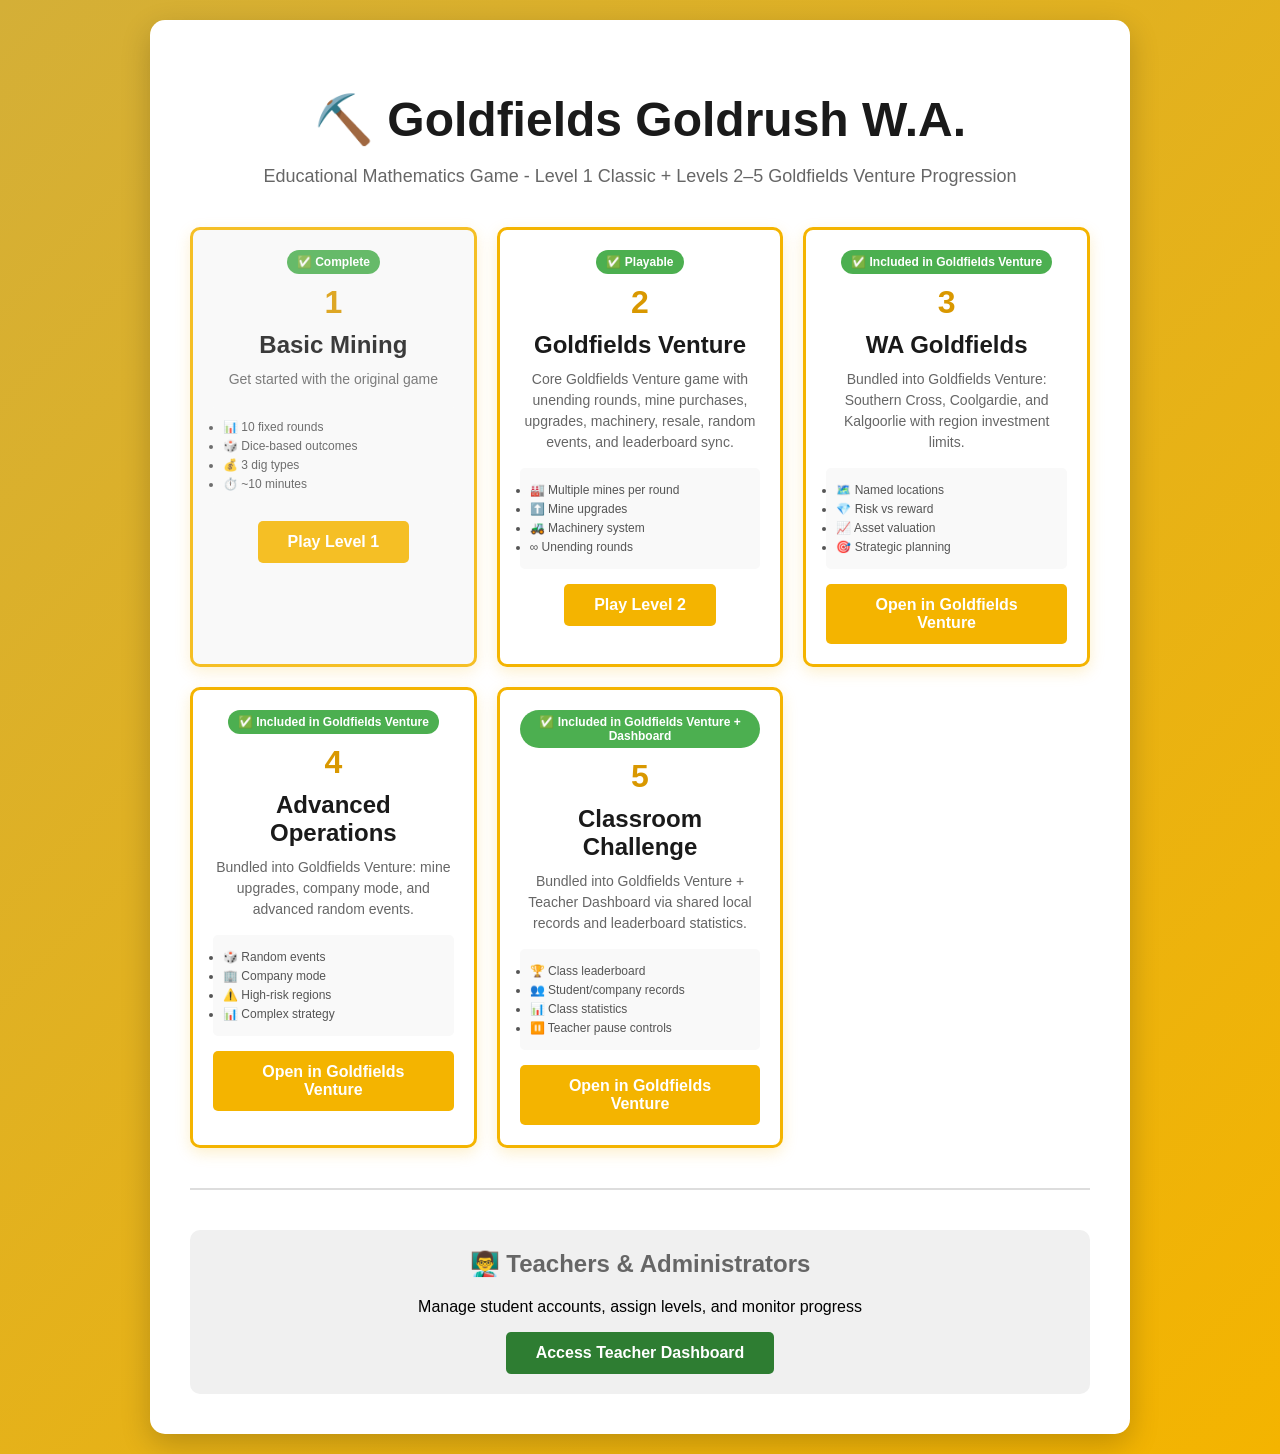
==== index.html @ 38d45c6a "refactor: extract level selector CSS and replace nested button links" ====
<!DOCTYPE html>
<html lang="en">
<head>
    <meta charset="UTF-8">
    <meta name="viewport" content="width=device-width, initial-scale=1.0">
    <title>Goldfields Goldrush W.A. - Level Selector</title>
    <link rel="stylesheet" href="styles/index.css">
</head>
<body>
    <div class="container">
        <h1>⛏️ Goldfields Goldrush W.A.</h1>
        <p class="subtitle">Educational Mathematics Game - Level 1 Classic + Levels 2–5 Goldfields Venture Progression</p>

        <div class="levels-grid">
            <!-- LEVEL 1: Basic Mining -->
            <div class="level-card archived">
                <span class="status-badge status-complete">✅ Complete</span>
                <div class="level-number">1</div>
                <div class="level-title">Basic Mining</div>
                <div class="level-description">Get started with the original game</div>
                <ul class="level-features">
                    <li>📊 10 fixed rounds</li>
                    <li>🎲 Dice-based outcomes</li>
                    <li>💰 3 dig types</li>
                    <li>⏱️ ~10 minutes</li>
                </ul>
                <a class="btn-play-link" href="levels/level-1-basic/index.html">Play Level 1</a>
            </div>

            <!-- LEVEL 2: Goldfields Venture -->
            <div class="level-card">
                <span class="status-badge status-complete">✅ Playable</span>
                <div class="level-number">2</div>
                <div class="level-title">Goldfields Venture</div>
                <div class="level-description">Core Goldfields Venture game with unending rounds, mine purchases, upgrades, machinery, resale, random events, and leaderboard sync.</div>
                <ul class="level-features">
                    <li>🏭 Multiple mines per round</li>
                    <li>⬆️ Mine upgrades</li>
                    <li>🚜 Machinery system</li>
                    <li>∞ Unending rounds</li>
                </ul>
                <a class="btn-play-link" href="levels/level-2-tycoon/index.html?level=2">Play Level 2</a>
            </div>

            <!-- LEVEL 3: WA Regions -->
            <div class="level-card">
                <span class="status-badge status-complete">✅ Included in Goldfields Venture</span>
                <div class="level-number">3</div>
                <div class="level-title">WA Goldfields</div>
                <div class="level-description">Bundled into Goldfields Venture: Southern Cross, Coolgardie, and Kalgoorlie with region investment limits.</div>
                <ul class="level-features">
                    <li>🗺️ Named locations</li>
                    <li>💎 Risk vs reward</li>
                    <li>📈 Asset valuation</li>
                    <li>🎯 Strategic planning</li>
                </ul>
                <a class="btn-play-link" href="levels/level-2-tycoon/index.html?level=3">Open in Goldfields Venture</a>
            </div>

            <!-- LEVEL 4: Advanced -->
            <div class="level-card">
                <span class="status-badge status-complete">✅ Included in Goldfields Venture</span>
                <div class="level-number">4</div>
                <div class="level-title">Advanced Operations</div>
                <div class="level-description">Bundled into Goldfields Venture: mine upgrades, company mode, and advanced random events.</div>
                <ul class="level-features">
                    <li>🎲 Random events</li>
                    <li>🏢 Company mode</li>
                    <li>⚠️ High-risk regions</li>
                    <li>📊 Complex strategy</li>
                </ul>
                <a class="btn-play-link" href="levels/level-2-tycoon/index.html?level=4">Open in Goldfields Venture</a>
            </div>

            <!-- LEVEL 5: Multiplayer -->
            <div class="level-card">
                <span class="status-badge status-complete">✅ Included in Goldfields Venture + Dashboard</span>
                <div class="level-number">5</div>
                <div class="level-title">Classroom Challenge</div>
                <div class="level-description">Bundled into Goldfields Venture + Teacher Dashboard via shared local records and leaderboard statistics.</div>
                <ul class="level-features">
                    <li>🏆 Class leaderboard</li>
                    <li>👥 Student/company records</li>
                    <li>📊 Class statistics</li>
                    <li>⏸️ Teacher pause controls</li>
                </ul>
                <a class="btn-play-link" href="levels/level-2-tycoon/index.html?level=5">Open in Goldfields Venture</a>
            </div>
        </div>

        <div class="divider"></div>

        <!-- TEACHER SECTION -->
        <div class="admin-section">
            <h2>👨‍🏫 Teachers & Administrators</h2>
            <p>Manage student accounts, assign levels, and monitor progress</p>
            <a class="btn-teacher-link" href="teacher/dashboard.html">Access Teacher Dashboard</a>
        </div>
    </div>
</body>
</html>
---- styles/index.css ----
body {
    font-family: Arial, sans-serif;
    background: linear-gradient(135deg, #d4af37 0%, #f4b400 100%);
    min-height: 100vh;
    margin: 0;
    padding: 20px;
}

.container {
    max-width: 900px;
    margin: auto;
    background: white;
    padding: 40px;
    border-radius: 15px;
    box-shadow: 0 10px 30px rgba(0,0,0,0.2);
}

h1 {
    text-align: center;
    color: #1a1a1a;
    font-size: 48px;
    margin-bottom: 10px;
}

.subtitle {
    text-align: center;
    color: #666;
    font-size: 18px;
    margin-bottom: 40px;
}

.levels-grid {
    display: grid;
    grid-template-columns: repeat(auto-fit, minmax(280px, 1fr));
    gap: 20px;
    margin-bottom: 30px;
}

.level-card {
    background: white;
    border: 3px solid #f4b400;
    border-radius: 10px;
    padding: 20px;
    text-align: center;
    transition: all 0.3s ease;
    cursor: pointer;
    box-shadow: 0 5px 15px rgba(244, 180, 0, 0.2);
}

.level-card:hover {
    transform: translateY(-5px);
    box-shadow: 0 10px 25px rgba(244, 180, 0, 0.4);
    border-color: #d99800;
}

.level-card.archived {
    opacity: 0.85;
    background: #f9f9f9;
}

.level-card.coming-soon {
    opacity: 0.6;
    cursor: not-allowed;
    background: #f0f0f0;
}

.level-number {
    font-size: 32px;
    font-weight: bold;
    color: #d99800;
    margin-bottom: 10px;
}

.level-title {
    font-size: 24px;
    font-weight: bold;
    color: #1a1a1a;
    margin-bottom: 10px;
}

.level-description {
    color: #666;
    font-size: 14px;
    margin-bottom: 15px;
    line-height: 1.5;
}

.level-features {
    text-align: left;
    background: #f9f9f9;
    padding: 10px;
    border-radius: 5px;
    margin-bottom: 15px;
    font-size: 12px;
    color: #555;
}

.level-features li {
    margin: 5px 0;
}

.btn-play-link,
.btn-teacher-link {
    display: inline-block;
    text-decoration: none;
    border: none;
    border-radius: 5px;
    font-size: 16px;
    font-weight: bold;
    transition: all 0.3s ease;
}

.btn-play-link {
    background: #f4b400;
    color: white;
    padding: 12px 30px;
}

.btn-play-link:hover,
.btn-play-link:focus-visible {
    background: #d99800;
    transform: scale(1.05);
    outline: none;
}

.btn-teacher-link {
    background: #2e7d32;
    color: white;
    padding: 12px 30px;
}

.btn-teacher-link:hover,
.btn-teacher-link:focus-visible {
    background: #1b5e20;
    transform: scale(1.05);
    outline: none;
}

.status-badge {
    display: inline-block;
    padding: 5px 10px;
    border-radius: 20px;
    font-size: 12px;
    font-weight: bold;
    margin-bottom: 10px;
}

.status-complete {
    background: #4caf50;
    color: white;
}

.status-archived {
    background: #ff9800;
    color: white;
}

.status-coming {
    background: #999;
    color: white;
}

.divider {
    margin: 40px 0;
    border: none;
    border-top: 2px solid #ddd;
}

.admin-section {
    background: #f0f0f0;
    padding: 20px;
    border-radius: 10px;
    text-align: center;
}

.admin-section h2 {
    color: #666;
    margin-top: 0;
}

@media (max-width: 600px) {
    .container { padding: 20px; }
    h1 { font-size: 36px; }
    .levels-grid { grid-template-columns: 1fr; }
}
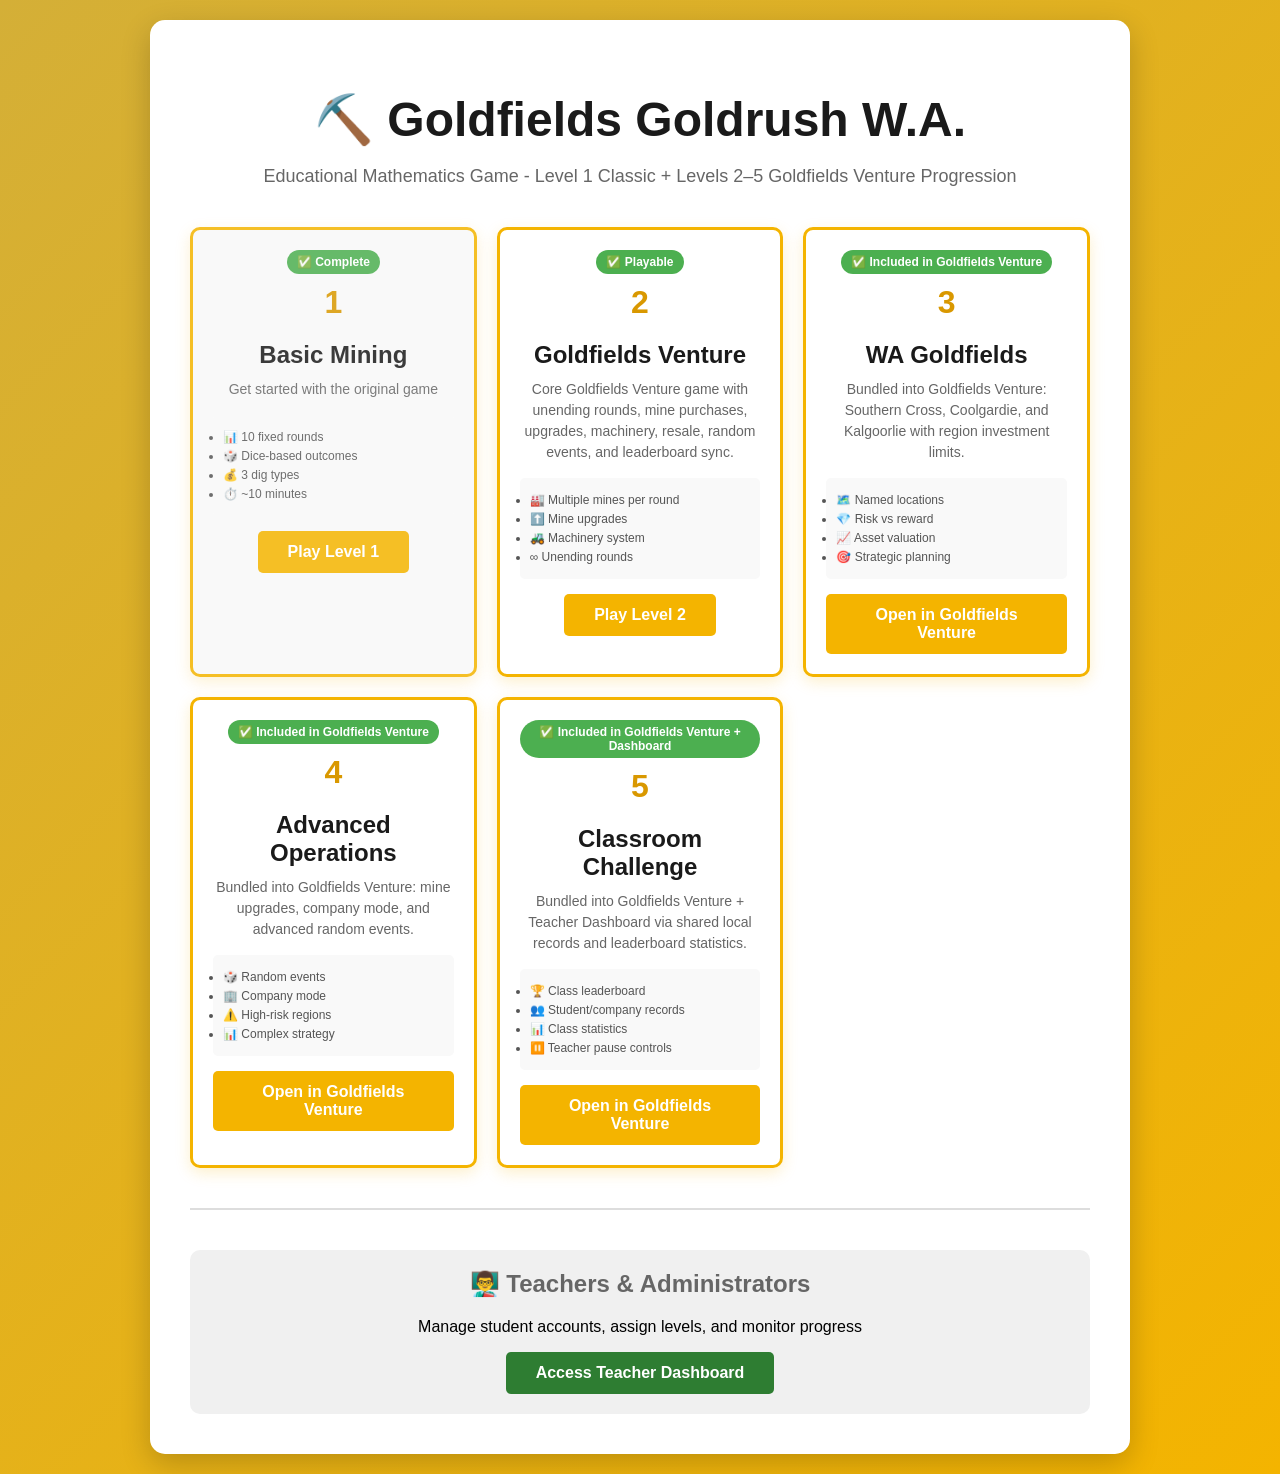
==== commit e845e7e8: "Improve index semantics and accessibility with landmarks, skip link, and heading structure" ====
--- a/index.html
+++ b/index.html
@@ -4,98 +4,321 @@
     <meta charset="UTF-8">
     <meta name="viewport" content="width=device-width, initial-scale=1.0">
     <title>Goldfields Goldrush W.A. - Level Selector</title>
-    <link rel="stylesheet" href="styles/index.css">
+    <style>
+        body {
+            font-family: Arial, sans-serif;
+            background: linear-gradient(135deg, #d4af37 0%, #f4b400 100%);
+            min-height: 100vh;
+            margin: 0;
+            padding: 20px;
+        }
+
+        .skip-link {
+            position: absolute;
+            top: -40px;
+            left: 10px;
+            background: #1a73e8;
+            color: #fff;
+            padding: 8px 12px;
+            border-radius: 4px;
+            text-decoration: none;
+            z-index: 1000;
+        }
+
+        .skip-link:focus {
+            top: 10px;
+        }
+
+        .container {
+            max-width: 900px;
+            margin: auto;
+            background: white;
+            padding: 40px;
+            border-radius: 15px;
+            box-shadow: 0 10px 30px rgba(0,0,0,0.2);
+        }
+
+        h1 {
+            text-align: center;
+            color: #1a1a1a;
+            font-size: 48px;
+            margin-bottom: 10px;
+        }
+
+        .subtitle {
+            text-align: center;
+            color: #666;
+            font-size: 18px;
+            margin-bottom: 40px;
+        }
+
+        .levels-grid {
+            display: grid;
+            grid-template-columns: repeat(auto-fit, minmax(280px, 1fr));
+            gap: 20px;
+            margin-bottom: 30px;
+        }
+
+        .level-card {
+            background: white;
+            border: 3px solid #f4b400;
+            border-radius: 10px;
+            padding: 20px;
+            text-align: center;
+            transition: all 0.3s ease;
+            cursor: pointer;
+            box-shadow: 0 5px 15px rgba(244, 180, 0, 0.2);
+        }
+
+        .level-card:hover {
+            transform: translateY(-5px);
+            box-shadow: 0 10px 25px rgba(244, 180, 0, 0.4);
+            border-color: #d99800;
+        }
+
+        .level-card.archived {
+            opacity: 0.85;
+            background: #f9f9f9;
+        }
+
+        .level-card.coming-soon {
+            opacity: 0.6;
+            cursor: not-allowed;
+            background: #f0f0f0;
+        }
+
+        .level-number {
+            font-size: 32px;
+            font-weight: bold;
+            color: #d99800;
+            margin-bottom: 10px;
+        }
+
+        .level-title {
+            font-size: 24px;
+            font-weight: bold;
+            color: #1a1a1a;
+            margin-bottom: 10px;
+        }
+
+        .level-description {
+            color: #666;
+            font-size: 14px;
+            margin-bottom: 15px;
+            line-height: 1.5;
+        }
+
+        .level-features {
+            text-align: left;
+            background: #f9f9f9;
+            padding: 10px;
+            border-radius: 5px;
+            margin-bottom: 15px;
+            font-size: 12px;
+            color: #555;
+        }
+
+        .level-features li {
+            margin: 5px 0;
+        }
+
+        .btn-play {
+            display: inline-block;
+            text-decoration: none;
+            background: #f4b400;
+            color: white;
+            border: none;
+            padding: 12px 30px;
+            border-radius: 5px;
+            font-size: 16px;
+            font-weight: bold;
+            cursor: pointer;
+            transition: all 0.3s ease;
+        }
+
+        .btn-play:hover {
+            background: #d99800;
+            transform: scale(1.05);
+        }
+
+        .btn-play:focus-visible,
+        .btn-teacher:focus-visible {
+            outline: 3px solid #1a73e8;
+            outline-offset: 2px;
+        }
+
+        .status-badge {
+            display: inline-block;
+            padding: 5px 10px;
+            border-radius: 20px;
+            font-size: 12px;
+            font-weight: bold;
+            margin-bottom: 10px;
+        }
+
+        .status-complete {
+            background: #4caf50;
+            color: white;
+        }
+
+        .status-archived {
+            background: #ff9800;
+            color: white;
+        }
+
+        .status-coming {
+            background: #999;
+            color: white;
+        }
+
+        .divider {
+            margin: 40px 0;
+            border: none;
+            border-top: 2px solid #ddd;
+        }
+
+        .admin-section {
+            background: #f0f0f0;
+            padding: 20px;
+            border-radius: 10px;
+            text-align: center;
+        }
+
+        .admin-section h2 {
+            color: #666;
+            margin-top: 0;
+        }
+
+        .btn-teacher {
+            display: inline-block;
+            text-decoration: none;
+            background: #2e7d32;
+            color: white;
+            border: none;
+            padding: 12px 30px;
+            border-radius: 5px;
+            font-size: 16px;
+            font-weight: bold;
+            cursor: pointer;
+            transition: all 0.3s ease;
+        }
+
+        .btn-teacher:hover {
+            background: #1b5e20;
+            transform: scale(1.05);
+        }
+
+        @media (max-width: 600px) {
+            .container {
+                padding: 20px;
+            }
+
+            h1 {
+                font-size: 36px;
+            }
+
+            .levels-grid {
+                grid-template-columns: 1fr;
+            }
+        }
+    </style>
 </head>
 <body>
+    <a class="skip-link" href="#main-content">Skip to main content</a>
+
     <div class="container">
-        <h1>⛏️ Goldfields Goldrush W.A.</h1>
-        <p class="subtitle">Educational Mathematics Game - Level 1 Classic + Levels 2–5 Goldfields Venture Progression</p>
-
-        <div class="levels-grid">
-            <!-- LEVEL 1: Basic Mining -->
-            <div class="level-card archived">
-                <span class="status-badge status-complete">✅ Complete</span>
-                <div class="level-number">1</div>
-                <div class="level-title">Basic Mining</div>
-                <div class="level-description">Get started with the original game</div>
-                <ul class="level-features">
-                    <li>📊 10 fixed rounds</li>
-                    <li>🎲 Dice-based outcomes</li>
-                    <li>💰 3 dig types</li>
-                    <li>⏱️ ~10 minutes</li>
-                </ul>
-                <a class="btn-play-link" href="levels/level-1-basic/index.html">Play Level 1</a>
-            </div>
-
-            <!-- LEVEL 2: Goldfields Venture -->
-            <div class="level-card">
-                <span class="status-badge status-complete">✅ Playable</span>
-                <div class="level-number">2</div>
-                <div class="level-title">Goldfields Venture</div>
-                <div class="level-description">Core Goldfields Venture game with unending rounds, mine purchases, upgrades, machinery, resale, random events, and leaderboard sync.</div>
-                <ul class="level-features">
-                    <li>🏭 Multiple mines per round</li>
-                    <li>⬆️ Mine upgrades</li>
-                    <li>🚜 Machinery system</li>
-                    <li>∞ Unending rounds</li>
-                </ul>
-                <a class="btn-play-link" href="levels/level-2-tycoon/index.html?level=2">Play Level 2</a>
-            </div>
-
-            <!-- LEVEL 3: WA Regions -->
-            <div class="level-card">
-                <span class="status-badge status-complete">✅ Included in Goldfields Venture</span>
-                <div class="level-number">3</div>
-                <div class="level-title">WA Goldfields</div>
-                <div class="level-description">Bundled into Goldfields Venture: Southern Cross, Coolgardie, and Kalgoorlie with region investment limits.</div>
-                <ul class="level-features">
-                    <li>🗺️ Named locations</li>
-                    <li>💎 Risk vs reward</li>
-                    <li>📈 Asset valuation</li>
-                    <li>🎯 Strategic planning</li>
-                </ul>
-                <a class="btn-play-link" href="levels/level-2-tycoon/index.html?level=3">Open in Goldfields Venture</a>
-            </div>
-
-            <!-- LEVEL 4: Advanced -->
-            <div class="level-card">
-                <span class="status-badge status-complete">✅ Included in Goldfields Venture</span>
-                <div class="level-number">4</div>
-                <div class="level-title">Advanced Operations</div>
-                <div class="level-description">Bundled into Goldfields Venture: mine upgrades, company mode, and advanced random events.</div>
-                <ul class="level-features">
-                    <li>🎲 Random events</li>
-                    <li>🏢 Company mode</li>
-                    <li>⚠️ High-risk regions</li>
-                    <li>📊 Complex strategy</li>
-                </ul>
-                <a class="btn-play-link" href="levels/level-2-tycoon/index.html?level=4">Open in Goldfields Venture</a>
-            </div>
-
-            <!-- LEVEL 5: Multiplayer -->
-            <div class="level-card">
-                <span class="status-badge status-complete">✅ Included in Goldfields Venture + Dashboard</span>
-                <div class="level-number">5</div>
-                <div class="level-title">Classroom Challenge</div>
-                <div class="level-description">Bundled into Goldfields Venture + Teacher Dashboard via shared local records and leaderboard statistics.</div>
-                <ul class="level-features">
-                    <li>🏆 Class leaderboard</li>
-                    <li>👥 Student/company records</li>
-                    <li>📊 Class statistics</li>
-                    <li>⏸️ Teacher pause controls</li>
-                </ul>
-                <a class="btn-play-link" href="levels/level-2-tycoon/index.html?level=5">Open in Goldfields Venture</a>
-            </div>
-        </div>
-
-        <div class="divider"></div>
-
-        <!-- TEACHER SECTION -->
-        <div class="admin-section">
-            <h2>👨‍🏫 Teachers & Administrators</h2>
-            <p>Manage student accounts, assign levels, and monitor progress</p>
-            <a class="btn-teacher-link" href="teacher/dashboard.html">Access Teacher Dashboard</a>
-        </div>
+        <header>
+            <h1>⛏️ Goldfields Goldrush W.A.</h1>
+            <p class="subtitle">Educational Mathematics Game - Level 1 Classic + Levels 2–5 Goldfields Venture Progression</p>
+        </header>
+
+        <main id="main-content">
+            <section aria-label="Game levels" class="levels-grid">
+                <!-- LEVEL 1: Basic Mining -->
+                <article class="level-card archived">
+                    <span class="status-badge status-complete">✅ Complete</span>
+                    <div class="level-number">1</div>
+                    <h2 class="level-title">Basic Mining</h2>
+                    <div class="level-description">Get started with the original game</div>
+                    <ul class="level-features">
+                        <li>📊 10 fixed rounds</li>
+                        <li>🎲 Dice-based outcomes</li>
+                        <li>💰 3 dig types</li>
+                        <li>⏱️ ~10 minutes</li>
+                    </ul>
+                    <a class="btn-play" href="levels/level-1-basic/index.html">Play Level 1</a>
+                </article>
+
+                <!-- LEVEL 2: Goldfields Venture -->
+                <article class="level-card">
+                    <span class="status-badge status-complete">✅ Playable</span>
+                    <div class="level-number">2</div>
+                    <h2 class="level-title">Goldfields Venture</h2>
+                    <div class="level-description">Core Goldfields Venture game with unending rounds, mine purchases, upgrades, machinery, resale, random events, and leaderboard sync.</div>
+                    <ul class="level-features">
+                        <li>🏭 Multiple mines per round</li>
+                        <li>⬆️ Mine upgrades</li>
+                        <li>🚜 Machinery system</li>
+                        <li>∞ Unending rounds</li>
+                    </ul>
+                    <a class="btn-play" href="levels/level-2-tycoon/index.html?level=2">Play Level 2</a>
+                </article>
+
+                <!-- LEVEL 3: WA Regions -->
+                <article class="level-card">
+                    <span class="status-badge status-complete">✅ Included in Goldfields Venture</span>
+                    <div class="level-number">3</div>
+                    <h2 class="level-title">WA Goldfields</h2>
+                    <div class="level-description">Bundled into Goldfields Venture: Southern Cross, Coolgardie, and Kalgoorlie with region investment limits.</div>
+                    <ul class="level-features">
+                        <li>🗺️ Named locations</li>
+                        <li>💎 Risk vs reward</li>
+                        <li>📈 Asset valuation</li>
+                        <li>🎯 Strategic planning</li>
+                    </ul>
+                    <a class="btn-play" href="levels/level-2-tycoon/index.html?level=3">Open in Goldfields Venture</a>
+                </article>
+
+                <!-- LEVEL 4: Advanced -->
+                <article class="level-card">
+                    <span class="status-badge status-complete">✅ Included in Goldfields Venture</span>
+                    <div class="level-number">4</div>
+                    <h2 class="level-title">Advanced Operations</h2>
+                    <div class="level-description">Bundled into Goldfields Venture: mine upgrades, company mode, and advanced random events.</div>
+                    <ul class="level-features">
+                        <li>🎲 Random events</li>
+                        <li>🏢 Company mode</li>
+                        <li>⚠️ High-risk regions</li>
+                        <li>📊 Complex strategy</li>
+                    </ul>
+                    <a class="btn-play" href="levels/level-2-tycoon/index.html?level=4">Open in Goldfields Venture</a>
+                </article>
+
+                <!-- LEVEL 5: Multiplayer -->
+                <article class="level-card">
+                    <span class="status-badge status-complete">✅ Included in Goldfields Venture + Dashboard</span>
+                    <div class="level-number">5</div>
+                    <h2 class="level-title">Classroom Challenge</h2>
+                    <div class="level-description">Bundled into Goldfields Venture + Teacher Dashboard via shared local records and leaderboard statistics.</div>
+                    <ul class="level-features">
+                        <li>🏆 Class leaderboard</li>
+                        <li>👥 Student/company records</li>
+                        <li>📊 Class statistics</li>
+                        <li>⏸️ Teacher pause controls</li>
+                    </ul>
+                    <a class="btn-play" href="levels/level-2-tycoon/index.html?level=5">Open in Goldfields Venture</a>
+                </article>
+            </section>
+
+            <div class="divider"></div>
+
+            <!-- TEACHER SECTION -->
+            <section class="admin-section" aria-label="Teacher and administrator tools">
+                <h2>👨‍🏫 Teachers & Administrators</h2>
+                <p>Manage student accounts, assign levels, and monitor progress</p>
+                <a class="btn-teacher" href="teacher/dashboard.html">Access Teacher Dashboard</a>
+            </section>
+        </main>
     </div>
 </body>
 </html>
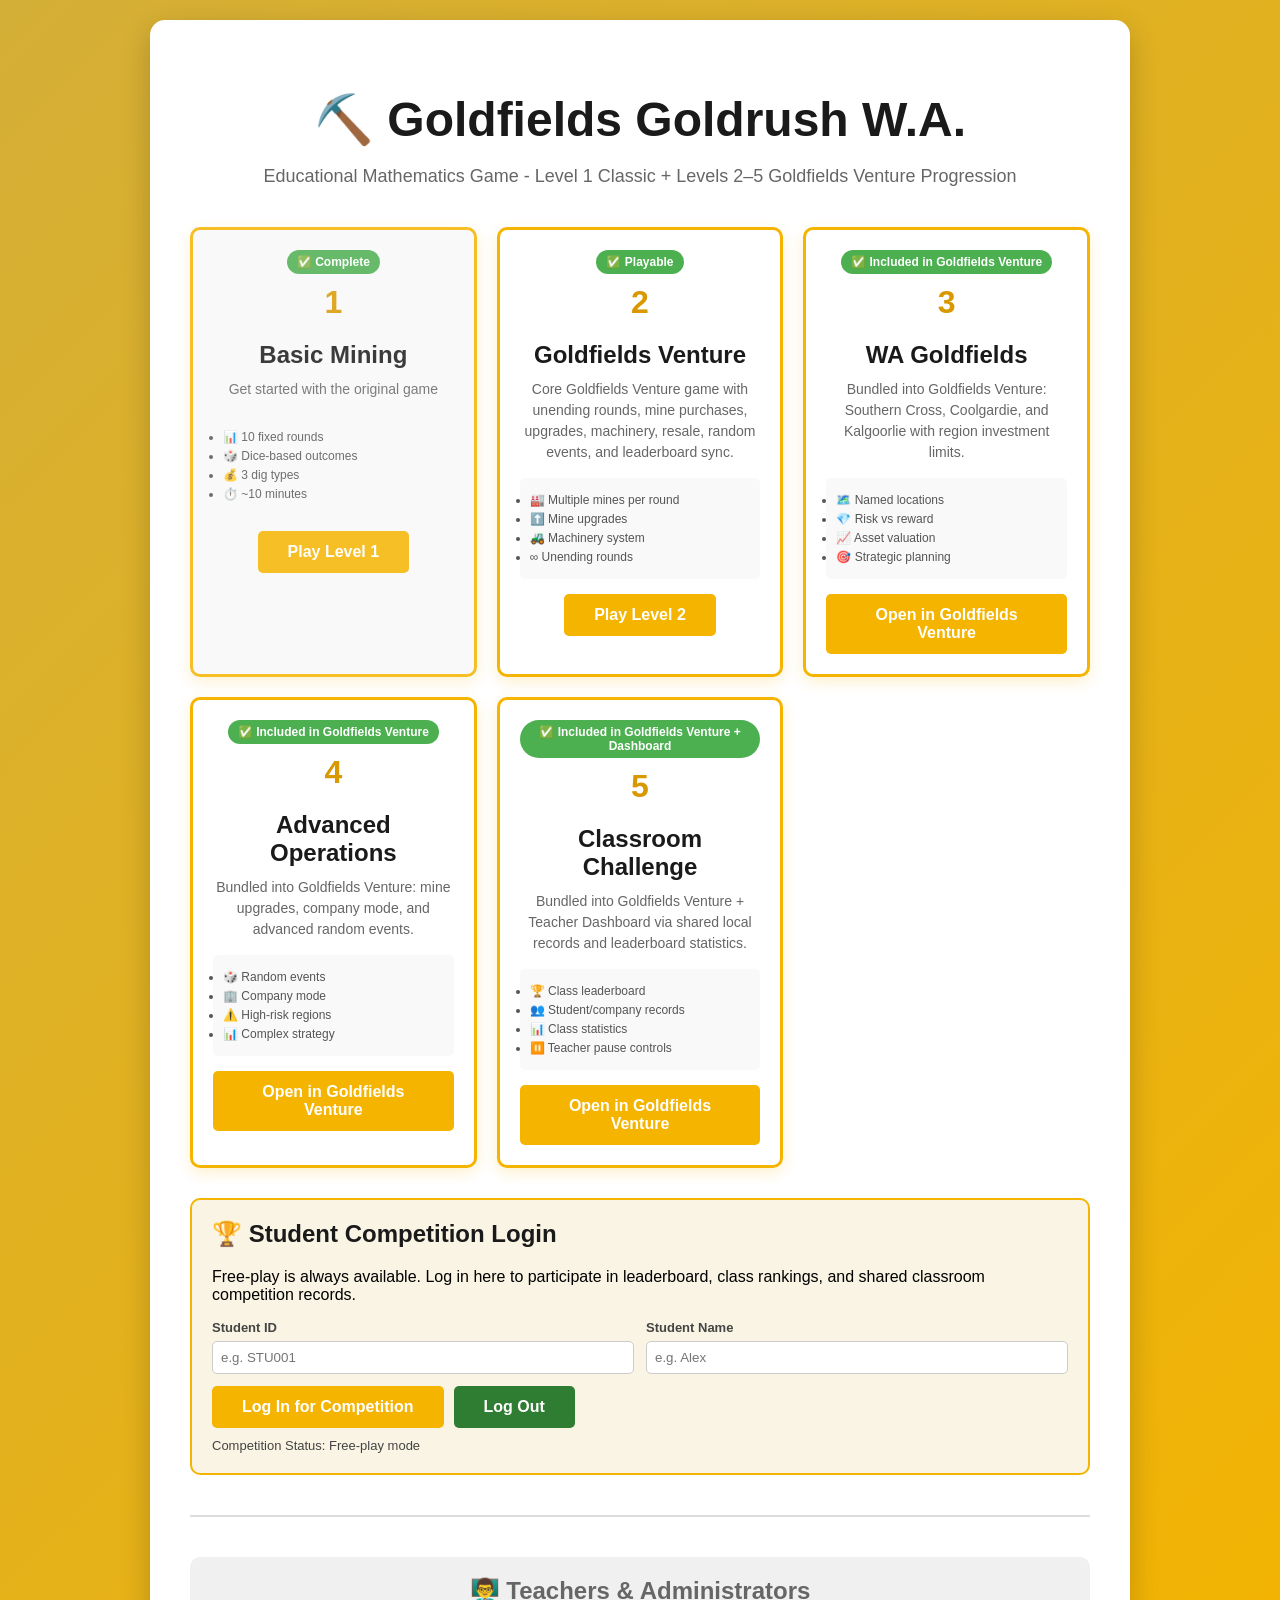
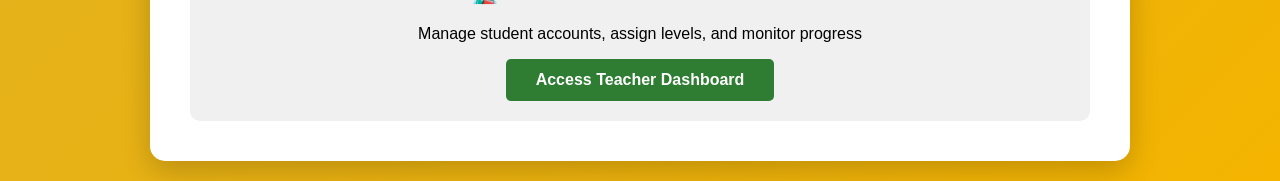
==== commit ce917c05: "Add strict competition lock and student login gating" ====
--- a/index.html
+++ b/index.html
@@ -182,6 +182,59 @@
             padding: 20px;
             border-radius: 10px;
             text-align: center;
+        }
+
+        .competition-login {
+            background: #f9f4e3;
+            border: 2px solid #f4b400;
+            border-radius: 10px;
+            padding: 20px;
+            margin-top: 10px;
+        }
+
+        .competition-login h2 {
+            margin-top: 0;
+            color: #1a1a1a;
+        }
+
+        .login-grid {
+            display: grid;
+            grid-template-columns: repeat(auto-fit, minmax(220px, 1fr));
+            gap: 12px;
+            margin: 12px 0;
+        }
+
+        .login-grid label {
+            font-size: 13px;
+            color: #444;
+            font-weight: bold;
+        }
+
+        .login-grid input {
+            width: 100%;
+            margin-top: 6px;
+            padding: 8px;
+            border: 1px solid #ccc;
+            border-radius: 5px;
+            box-sizing: border-box;
+        }
+
+        .login-actions {
+            display: flex;
+            gap: 10px;
+            flex-wrap: wrap;
+            margin-bottom: 10px;
+        }
+
+        .login-actions .btn-play,
+        .login-actions .btn-teacher {
+            width: auto;
+        }
+
+        #competitionLoginMessage {
+            margin: 0;
+            color: #444;
+            font-size: 13px;
         }
 
         .admin-section h2 {
@@ -310,6 +363,26 @@
                 </article>
             </section>
 
+            <section class="competition-login" aria-label="Competition login">
+                <h2>🏆 Student Competition Login</h2>
+                <p>Free-play is always available. Log in here to participate in leaderboard, class rankings, and shared classroom competition records.</p>
+                <div class="login-grid">
+                    <label>
+                        Student ID
+                        <input id="competitionStudentId" type="text" maxlength="40" placeholder="e.g. STU001">
+                    </label>
+                    <label>
+                        Student Name
+                        <input id="competitionStudentName" type="text" maxlength="60" placeholder="e.g. Alex">
+                    </label>
+                </div>
+                <div class="login-actions">
+                    <button id="competitionLoginBtn" class="btn-play" type="button">Log In for Competition</button>
+                    <button id="competitionLogoutBtn" class="btn-teacher" type="button">Log Out</button>
+                </div>
+                <p id="competitionLoginMessage">Competition Status: Free-play mode</p>
+            </section>
+
             <div class="divider"></div>
 
             <!-- TEACHER SECTION -->
@@ -320,5 +393,89 @@
             </section>
         </main>
     </div>
+    <script>
+        const TEACHER_DASHBOARD_KEY = 'teacher_dashboard';
+        const STUDENT_SESSION_KEY = 'wa_gold_rush_student_session';
+
+        function getTeacherStudents() {
+            try {
+                const data = JSON.parse(localStorage.getItem(TEACHER_DASHBOARD_KEY));
+                return Array.isArray(data?.students) ? data.students : [];
+            } catch (error) {
+                return [];
+            }
+        }
+
+        function getStudentSession() {
+            try {
+                const session = JSON.parse(sessionStorage.getItem(STUDENT_SESSION_KEY));
+                return session && typeof session === 'object' ? session : null;
+            } catch (error) {
+                return null;
+            }
+        }
+
+        function findMatchingStudent(studentId, studentName) {
+            const id = String(studentId || '').trim();
+            const name = String(studentName || '').trim().toLowerCase();
+            if (!id || !name) return null;
+            return getTeacherStudents().find(student =>
+                String(student?.id || '').trim() === id &&
+                String(student?.name || '').trim().toLowerCase() === name
+            ) || null;
+        }
+
+        function renderCompetitionMessage(text) {
+            document.getElementById('competitionLoginMessage').textContent = text;
+        }
+
+        function renderCompetitionSessionStatus() {
+            const session = getStudentSession();
+            if (!session) {
+                renderCompetitionMessage('Competition Status: Free-play mode');
+                return;
+            }
+
+            const matched = findMatchingStudent(session.studentId, session.studentName);
+            if (!matched) {
+                sessionStorage.removeItem(STUDENT_SESSION_KEY);
+                renderCompetitionMessage('Competition Status: Free-play mode (login no longer matches teacher records)');
+                return;
+            }
+
+            renderCompetitionMessage(`Competition Status: Logged in as ${matched.name} (${matched.id})`);
+            document.getElementById('competitionStudentId').value = matched.id;
+            document.getElementById('competitionStudentName').value = matched.name;
+        }
+
+        document.getElementById('competitionLoginBtn').addEventListener('click', () => {
+            const studentId = document.getElementById('competitionStudentId').value.trim();
+            const studentName = document.getElementById('competitionStudentName').value.trim();
+            if (!studentId || !studentName) {
+                renderCompetitionMessage('Enter both Student ID and Student Name to log in for competition.');
+                return;
+            }
+
+            const matched = findMatchingStudent(studentId, studentName);
+            if (!matched) {
+                renderCompetitionMessage('Login failed. Check Student ID and Student Name with your teacher roster.');
+                return;
+            }
+
+            sessionStorage.setItem(STUDENT_SESSION_KEY, JSON.stringify({
+                studentId: matched.id,
+                studentName: matched.name,
+                loginAt: new Date().toISOString()
+            }));
+            renderCompetitionSessionStatus();
+        });
+
+        document.getElementById('competitionLogoutBtn').addEventListener('click', () => {
+            sessionStorage.removeItem(STUDENT_SESSION_KEY);
+            renderCompetitionSessionStatus();
+        });
+
+        renderCompetitionSessionStatus();
+    </script>
 </body>
 </html>
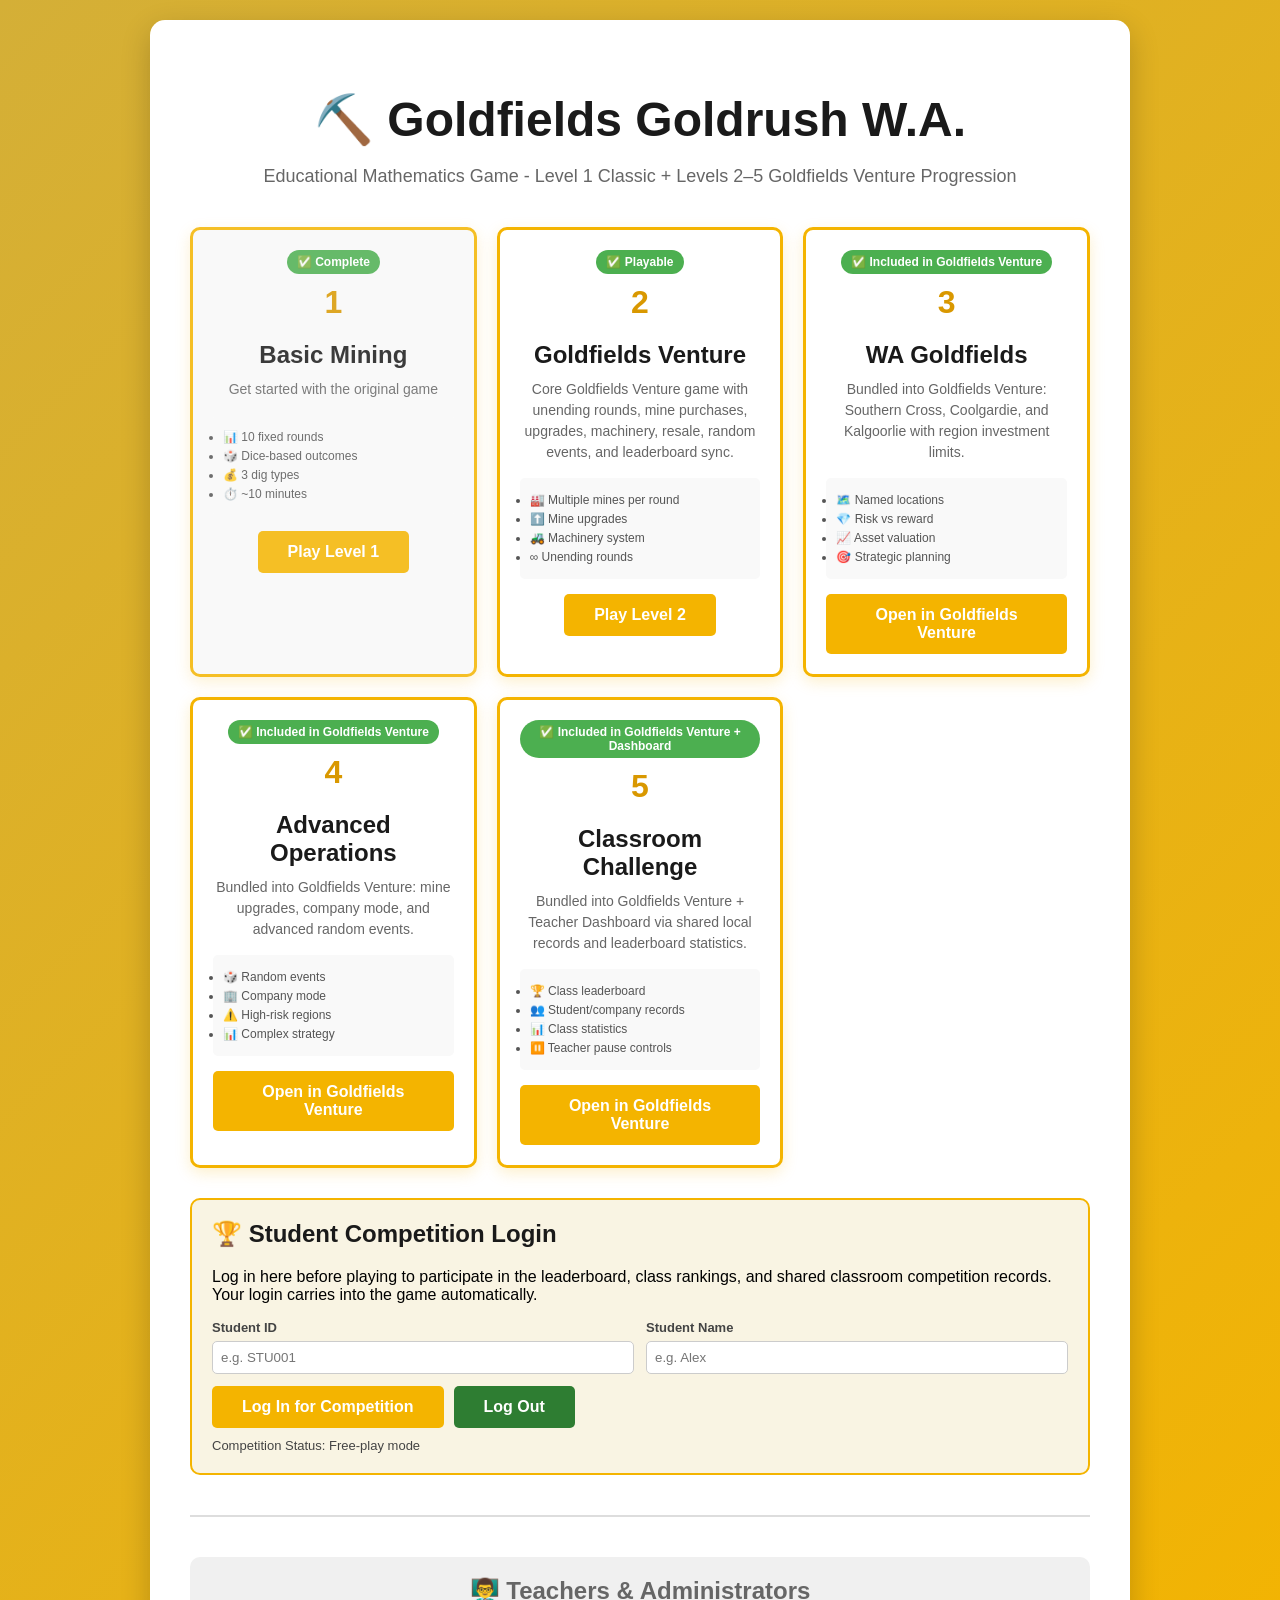
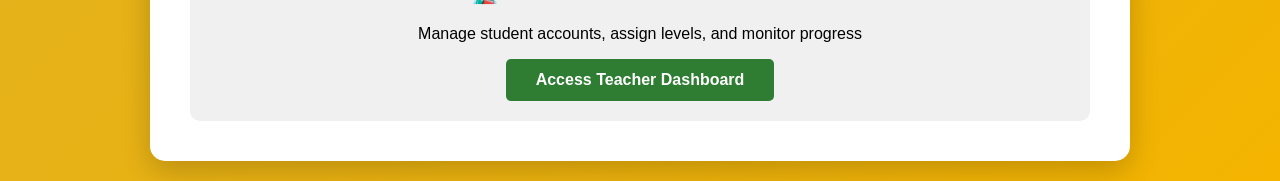
==== commit f3e6084e: "Fix all 9 identified game conflicts (Issues 1-9)" ====
--- a/index.html
+++ b/index.html
@@ -365,7 +365,7 @@
 
             <section class="competition-login" aria-label="Competition login">
                 <h2>🏆 Student Competition Login</h2>
-                <p>Free-play is always available. Log in here to participate in leaderboard, class rankings, and shared classroom competition records.</p>
+                <p>Log in here before playing to participate in the leaderboard, class rankings, and shared classroom competition records. Your login carries into the game automatically.</p>
                 <div class="login-grid">
                     <label>
                         Student ID
@@ -416,11 +416,11 @@
         }
 
         function findMatchingStudent(studentId, studentName) {
-            const id = String(studentId || '').trim();
+            const id = String(studentId || '').trim().toLowerCase();
             const name = String(studentName || '').trim().toLowerCase();
             if (!id || !name) return null;
             return getTeacherStudents().find(student =>
-                String(student?.id || '').trim() === id &&
+                String(student?.displayId || student?.id || '').trim().toLowerCase() === id &&
                 String(student?.name || '').trim().toLowerCase() === name
             ) || null;
         }
@@ -439,12 +439,12 @@
             const matched = findMatchingStudent(session.studentId, session.studentName);
             if (!matched) {
                 sessionStorage.removeItem(STUDENT_SESSION_KEY);
-                renderCompetitionMessage('Competition Status: Free-play mode (login no longer matches teacher records)');
+                renderCompetitionMessage('Competition Status: Session invalid. Please log in again or contact your teacher.');
                 return;
             }
 
-            renderCompetitionMessage(`Competition Status: Logged in as ${matched.name} (${matched.id})`);
-            document.getElementById('competitionStudentId').value = matched.id;
+            renderCompetitionMessage(`Competition Status: Logged in as ${matched.name} (${matched.displayId || matched.id})`);
+            document.getElementById('competitionStudentId').value = matched.displayId || matched.id;
             document.getElementById('competitionStudentName').value = matched.name;
         }
 
@@ -458,14 +458,13 @@
 
             const matched = findMatchingStudent(studentId, studentName);
             if (!matched) {
-                renderCompetitionMessage('Login failed. Check Student ID and Student Name with your teacher roster.');
+                renderCompetitionMessage('Login failed. Please verify your Student ID and Student Name with your teacher.');
                 return;
             }
 
             sessionStorage.setItem(STUDENT_SESSION_KEY, JSON.stringify({
-                studentId: matched.id,
-                studentName: matched.name,
-                loginAt: new Date().toISOString()
+                studentId: matched.displayId || matched.id,
+                studentName: matched.name
             }));
             renderCompetitionSessionStatus();
         });
